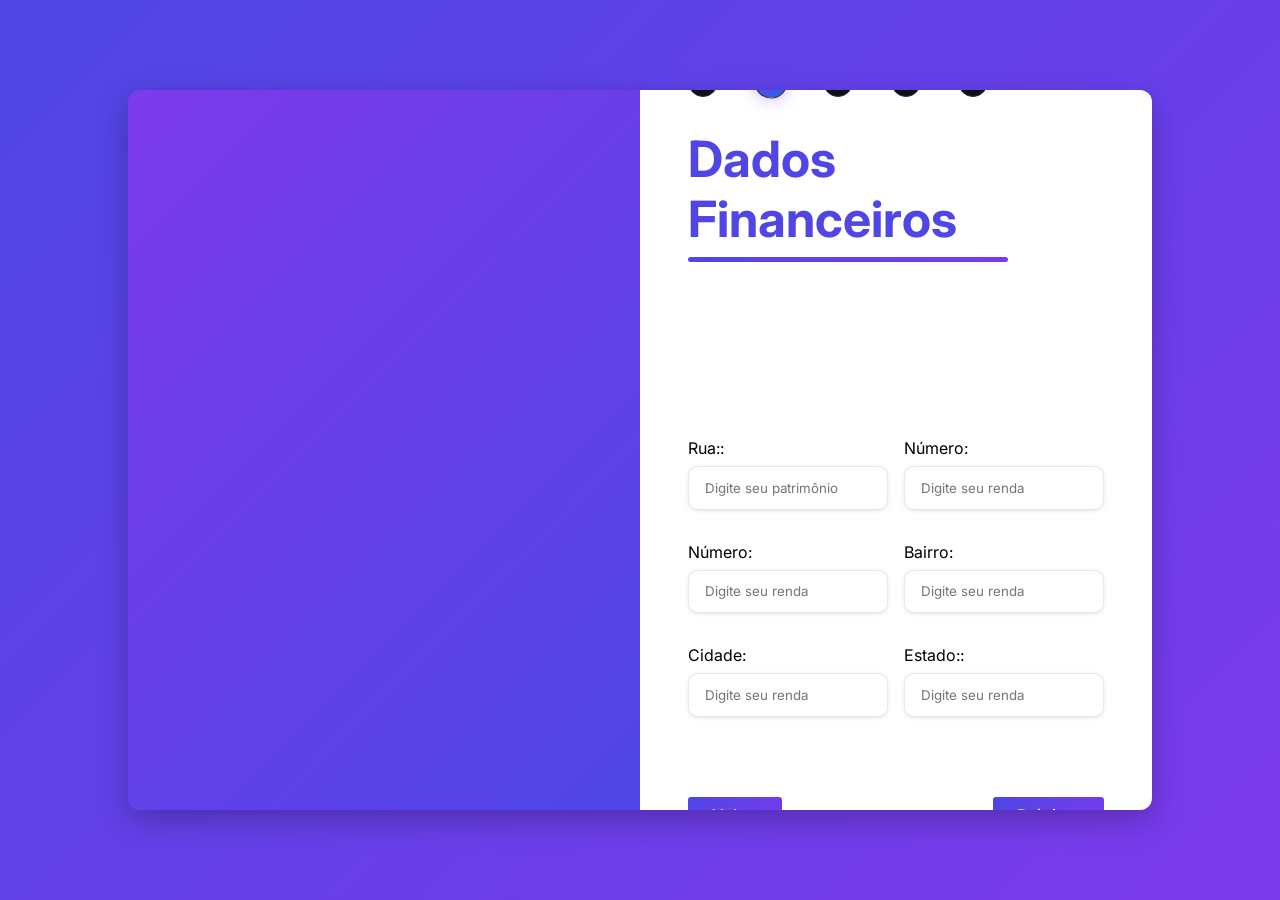
==== WebApplication/FrontEnd/src/pages/DataAddress/address.html @ 9a025b6c "criando a pagfinanceira" ====
<!DOCTYPE html>
<html lang="pt-br">

<head>
    <meta charset="UTF-8">
    <meta name="viewport" content="width=device-width, initial-scale=1.0">
    <title>DataBasic</title>

    <link rel="stylesheet" href="assets/style.css">
</head>

<body>

    <div class="container">

        <div class="form-image">
            <img src="assets/img/19197147.png" alt="logo">
        </div>
       
        <div class="form">

            <form action="#" method="post">
                 <div class="steps">
                    <div class="step">1</div>
                    <div class="step active">2</div>
                    <div class="step">3</div>
                    <div class="step">4</div>
                    <div class="step">5</div>
                </div>
            
                <div class="form-header">

                    <div class="title">
                        <h1>Dados Financeiros</h1>
                    </div>

                <div class="form-logo">
                    <img src="assets/img/LogoFundo.png" alt="logo">
                </div>
       

                </div>


                <div class="input-group">

                    <div class="input-box">
                        <label for="name">Rua::</label>
                        <input 
                            id="name"
                            name="name"
                            type="text"
                            placeholder="Digite seu patrimônio"
                            required
                        >
                    </div>

                    <div class="input-box">
                        <label for="cpf">Número:</label>
                        <input 
                            id="cpf"
                            name="cpf"
                            type="text"
                            placeholder="Digite seu renda"
                            required
                        >
                    </div>
                     <div class="input-box">
                        <label for="cpf">Número:</label>
                        <input 
                            id="cpf"
                            name="cpf"
                            type="text"
                            placeholder="Digite seu renda"
                            required
                        >
                    </div>
                     <div class="input-box">
                        <label for="cpf">Bairro:</label>
                        <input 
                            id="cpf"
                            name="cpf"
                            type="text"
                            placeholder="Digite seu renda"
                            required
                        >
                    </div>
                     <div class="input-box">
                        <label for="cpf">Cidade:</label>
                        <input 
                            id="cpf"
                            name="cpf"
                            type="text"
                            placeholder="Digite seu renda"
                            required
                        >
                    </div>
                    <div class="input-box">
                        <label for="cpf">Estado::</label>
                        <input 
                            id="cpf"
                            name="cpf"
                            type="text"
                            placeholder="Digite seu renda"
                            required
                        >
                    </div>

                </div>
                <div class="navigation-buttons">

                    <button
                        type="button"
                        onclick="history.back()">
                        Voltar
                    </button>

                    <button
                        type="button"
                        onclick="window.location.href='../DataAddress/address.html'">
                        Próximo
                    </button>

                </div>

            </form>

        </div>

    </div>

</body>

</html>
---- WebApplication/FrontEnd/src/pages/DataAddress/assets/style.css ----
@import url('https://fonts.googleapis.com/css2?family=Inter:ital,opsz,wght@0,14..32,100..900;1,14..32,100..900&display=swap');

* {
    padding: 0;
    margin: 0;
    box-sizing: border-box;
    font-family: 'Inter', sans-serif;
}

body {
    width: 100%;
    height: 100vh;
    display: flex;
    justify-content: center;
    align-items: center;
    background: linear-gradient(135deg, #4f46e5, #7c3aed);
}


.container {
    width: 80%;
    height: 80vh;
    display: flex;
    box-shadow: 0 10px 30px rgba(0, 0, 0, .25);
    border-radius: 12px;
    overflow: hidden;
}

.form-image {
    width: 50%;
    display: flex;
    justify-content: center;
    align-items: center;
    background: linear-gradient(135deg, #7c3aed, #4f46e5);
    padding: 1rem;
}

.form-image img {
    width:70rem;
    height: 50rem;
    margin-left: -10px;
}


.form {
    width: 50%;
    display: flex;
    justify-content: center;
    align-items: center;
    flex-direction: column;

    position: relative;
    background-color: #fff;
    padding: 3rem;
}


.form-logo {
    width: 100%;
    display: flex;
    justify-content: space-between;
    margin-top: 0px;
    align-items: start;
    margin-bottom: 2rem;

    position: absolute;
    top: 20px;
    right: -500px;
}

.form-logo img {
    display: block;
    max-width: 200px;
}


.form-header {
    width: 100%;
    min-height: 100px;
    margin-bottom: 10rem;

    display: flex;
    justify-content: space-between;
    align-items: end;
}

.form-header h1 {
    color: #4f46e5;
    font-size: 50px;
}

.form-header h1::after {
    content: "";
    display: block;
    width: 20rem;
    height: 0.3rem;
    background: linear-gradient(90deg, #4f46e5, #7c3aed);
    margin-top: 0.5rem;
    border-radius: 10px;

}


.steps {
    display: flex;
    justify-content: space-between;
    width: 100%;
    max-width: 300px;
    margin-bottom: 2rem;
}

.step {
    width: 30px;
    height: 30px;
    border-radius: 50%;
    cursor: pointer;
    display: flex;
    justify-content: center;
    align-items: center;
    background: #0f0f17;
    border: 1px solid #2a2a3a;
    color: #d2dae8;
    font-weight: 300;
    font-size: 10px;
    transition: 0.3s;
}

.step.active {
    background: linear-gradient(135deg, #7c3aed, #2563eb);
    color: #fff;
    box-shadow: 0 0 15px rgba(124, 58, 237, 0.4);
    transform: scale(1.1);
}


.input-group {
    width: 100%;
    display: flex;
    flex-wrap: wrap;
    justify-content: space-between;
    padding: 1rem 0;
    gap: 1rem;
}

.input-box {
    width: 48%;
    display: flex;
    flex-direction: column;
    margin-bottom: 1rem;
}

.input-box input {
    margin-top: 0.5rem;
    padding: 0.8rem 1rem;
    border: 1px solid #e5e7eb;
    border-radius: 10px;
    box-shadow: 0 1px 4px rgba(0, 0, 0, 0.1);
    transition: 0.2s;
}

.input-box input:hover {
    background-color: #f3f4f6;
}

.input-box input:focus {
    outline: 2px solid #7c3aed;
    border-color: transparent;
}

.navigation-buttons {
    width: 100%;
    display: flex;
    justify-content: space-between;
    margin-top: 3rem;
}

.navigation-buttons button {
    font-size: 1rem;
    font-weight: 600;
    color: #ffffff;
    border: none;
    background: linear-gradient(135deg, #4f46e5, #7c3aed);
    padding: 0.5rem 1.5rem;
    border-radius: 3px;
    cursor: pointer;
    transition: 0.3s;
}

.navigation-buttons button:hover {
    transform: scale(1.05);
}




@media screen and (max-width: 1024px) {

    .container {
        width: 95%;
        height: auto;
    }

    .form-image img {
        width: 100%;
        height: auto;
        margin-left: 0;
    }

    .form-header h1 {
        font-size: 2rem;
    }

    .form-logo {
        right: 20px;
    }
}


@media screen and (max-width: 768px) {

    body {
        height: auto;
        padding: 1rem;
    }

    .container {
        flex-direction: column;
        width: 100%;
        height: auto;
    }

    .form-image {
        display: none;
    }

    .form {
        width: 100%;
        padding: 2rem 1.5rem;
    }

    .form-logo {
        position: static;
        justify-content: center;
        margin-bottom: 1.5rem;
    }

    .form-logo img {
        max-width: 150px;
    }

    .form-header {
        margin-bottom: 2rem;
    }

    .form-header h1 {
        font-size: 2rem;
        text-align: center;
    }

    .input-group {
        flex-direction: column;
        gap: 0;
    }

    .input-box {
        width: 100%;
    }

    .steps {
        max-width: 100%;
    }

    .login-button {
        position: static;
        width: 100%;
        margin-top: 2rem;
        justify-content: center;
    }

    .login-button button {
        width: 100%;
        max-width: 300px;
    }
}
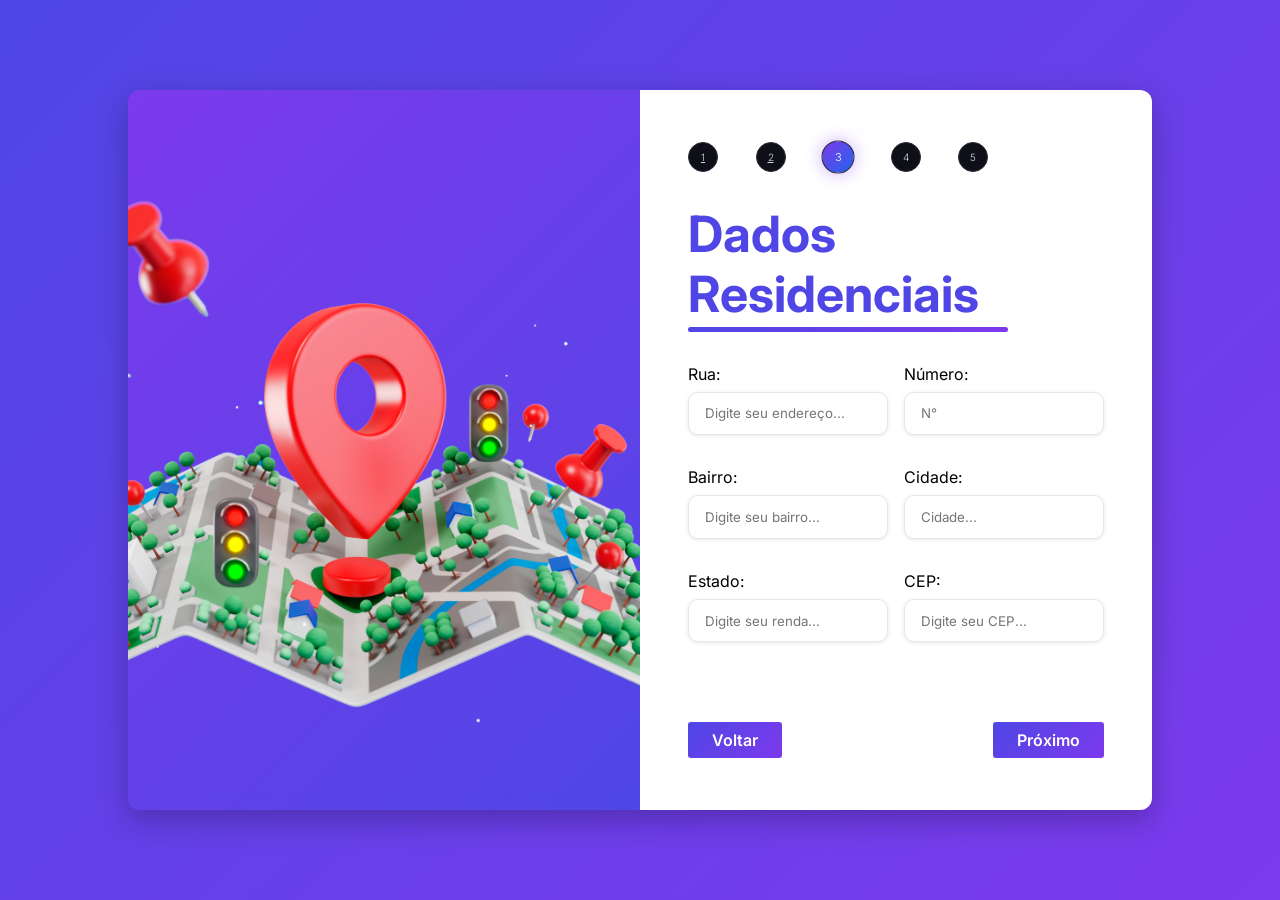
==== commit 07ac0bbb: "arrumando as paginas" ====
--- a/WebApplication/FrontEnd/src/pages/DataAddress/address.html
+++ b/WebApplication/FrontEnd/src/pages/DataAddress/address.html
@@ -14,16 +14,16 @@
     <div class="container">
 
         <div class="form-image">
-            <img src="assets/img/19197147.png" alt="logo">
+            <img src="assets/img/mapa-3d.png" alt="logo">
         </div>
        
         <div class="form">
 
             <form action="#" method="post">
                  <div class="steps">
-                    <div class="step">1</div>
-                    <div class="step active">2</div>
-                    <div class="step">3</div>
+                    <a href="../DataBasic/index.html" class="step">1</a>
+                    <a href="../DataFinancial/financeiro.html" class="step">2</a>
+                    <div class="step active">3</div>
                     <div class="step">4</div>
                     <div class="step">5</div>
                 </div>
@@ -31,7 +31,7 @@
                 <div class="form-header">
 
                     <div class="title">
-                        <h1>Dados Financeiros</h1>
+                        <h1>Dados Residenciais</h1>
                     </div>
 
                 <div class="form-logo">
@@ -45,63 +45,63 @@
                 <div class="input-group">
 
                     <div class="input-box">
-                        <label for="name">Rua::</label>
+                        <label for="Rua">Rua:</label>
                         <input 
-                            id="name"
-                            name="name"
+                            id="rua"
+                            name="rua"
                             type="text"
-                            placeholder="Digite seu patrimônio"
-                            required
-                        >
-                    </div>
-
-                    <div class="input-box">
-                        <label for="cpf">Número:</label>
-                        <input 
-                            id="cpf"
-                            name="cpf"
-                            type="text"
-                            placeholder="Digite seu renda"
+                            placeholder="Digite seu endereço..."
                             required
                         >
                     </div>
                      <div class="input-box">
                         <label for="cpf">Número:</label>
                         <input 
-                            id="cpf"
-                            name="cpf"
+                            id="numero"
+                            name="numero"
                             type="text"
-                            placeholder="Digite seu renda"
+                            placeholder="N°"
                             required
                         >
                     </div>
                      <div class="input-box">
-                        <label for="cpf">Bairro:</label>
+                        <label for="bairro">Bairro:</label>
+                        <input 
+                            id="bairro"
+                            name="bairro"
+                            type="text"
+                            placeholder="Digite seu bairro..."
+                            required
+                        >
+                    </div>
+                     <div class="input-box">
+                        <label for="cidade">Cidade:</label>
+                        <input 
+                            id="cidade"
+                            name="cidade"
+                            type="cidade"
+                            placeholder="Cidade..."
+                            required
+                        >
+                    </div>
+                    <div class="input-box">
+                        <label for="cpf">Estado:</label>
                         <input 
                             id="cpf"
                             name="cpf"
                             type="text"
-                            placeholder="Digite seu renda"
+                            placeholder="Digite seu renda..."
                             required
                         >
                     </div>
-                     <div class="input-box">
-                        <label for="cpf">Cidade:</label>
+
+                    <div class="input-box">
+                        <label for="cep">CEP:</label>
                         <input 
-                            id="cpf"
-                            name="cpf"
+                            id="cep"
+                            name="cep"
                             type="text"
-                            placeholder="Digite seu renda"
-                            required
-                        >
-                    </div>
-                    <div class="input-box">
-                        <label for="cpf">Estado::</label>
-                        <input 
-                            id="cpf"
-                            name="cpf"
-                            type="text"
-                            placeholder="Digite seu renda"
+                            placeholder="Digite seu CEP..."
                             required
                         >
                     </div>
@@ -117,7 +117,7 @@
 
                     <button
                         type="button"
-                        onclick="window.location.href='../DataAddress/address.html'">
+                        onclick="window.location.href='../DataSecurity/seguranca.html'">
                         Próximo
                     </button>
 
--- a/WebApplication/FrontEnd/src/pages/DataAddress/assets/style.css
+++ b/WebApplication/FrontEnd/src/pages/DataAddress/assets/style.css
@@ -37,8 +37,8 @@
 
 .form-image img {
     width:70rem;
-    height: 50rem;
-    margin-left: -10px;
+    height: 45rem;
+    margin-left: 2px;
 }
 
 
@@ -77,7 +77,7 @@
 .form-header {
     width: 100%;
     min-height: 100px;
-    margin-bottom: 10rem;
+    margin-bottom: 1rem;
 
     display: flex;
     justify-content: space-between;
@@ -95,7 +95,7 @@
     width: 20rem;
     height: 0.3rem;
     background: linear-gradient(90deg, #4f46e5, #7c3aed);
-    margin-top: 0.5rem;
+    margin-top: 0.2rem;
     border-radius: 10px;
 
 }
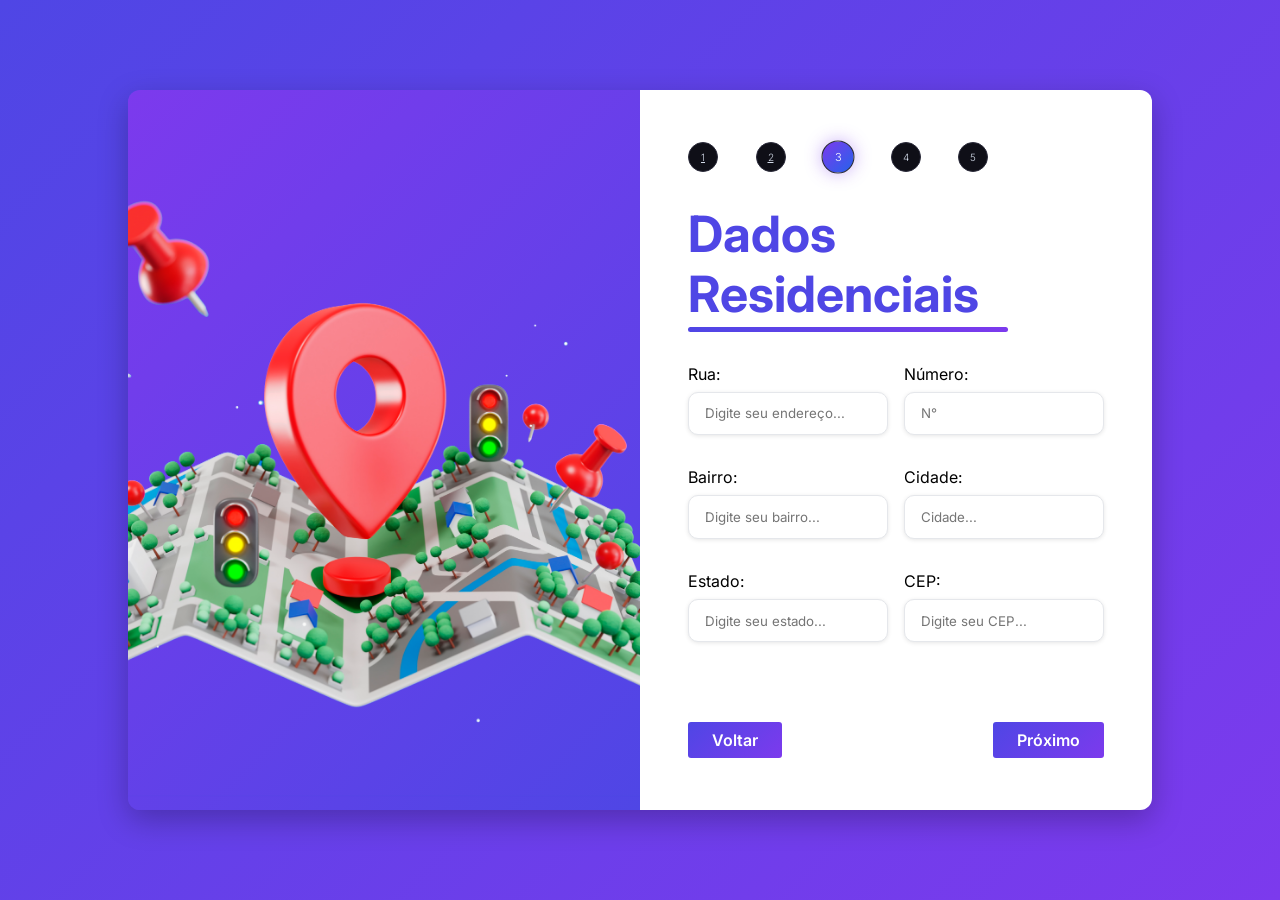
==== commit 5d11398f: "arrumando estrutura do frontend e organizando arquivos" ====
--- a/WebApplication/FrontEnd/src/pages/DataAddress/address.html
+++ b/WebApplication/FrontEnd/src/pages/DataAddress/address.html
@@ -1,134 +1,92 @@
-<!DOCTYPE html>
-<html lang="pt-br">
-
-<head>
-    <meta charset="UTF-8">
-    <meta name="viewport" content="width=device-width, initial-scale=1.0">
-    <title>DataBasic</title>
-
-    <link rel="stylesheet" href="assets/style.css">
-</head>
-
-<body>
-
-    <div class="container">
-
-        <div class="form-image">
-            <img src="assets/img/mapa-3d.png" alt="logo">
-        </div>
-       
-        <div class="form">
-
-            <form action="#" method="post">
-                 <div class="steps">
-                    <a href="../DataBasic/index.html" class="step">1</a>
-                    <a href="../DataFinancial/financeiro.html" class="step">2</a>
-                    <div class="step active">3</div>
-                    <div class="step">4</div>
-                    <div class="step">5</div>
-                </div>
-            
-                <div class="form-header">
-
-                    <div class="title">
-                        <h1>Dados Residenciais</h1>
-                    </div>
-
-                <div class="form-logo">
-                    <img src="assets/img/LogoFundo.png" alt="logo">
-                </div>
-       
-
-                </div>
-
-
-                <div class="input-group">
-
-                    <div class="input-box">
-                        <label for="Rua">Rua:</label>
-                        <input 
-                            id="rua"
-                            name="rua"
-                            type="text"
-                            placeholder="Digite seu endereço..."
-                            required
-                        >
-                    </div>
-                     <div class="input-box">
-                        <label for="cpf">Número:</label>
-                        <input 
-                            id="numero"
-                            name="numero"
-                            type="text"
-                            placeholder="N°"
-                            required
-                        >
-                    </div>
-                     <div class="input-box">
-                        <label for="bairro">Bairro:</label>
-                        <input 
-                            id="bairro"
-                            name="bairro"
-                            type="text"
-                            placeholder="Digite seu bairro..."
-                            required
-                        >
-                    </div>
-                     <div class="input-box">
-                        <label for="cidade">Cidade:</label>
-                        <input 
-                            id="cidade"
-                            name="cidade"
-                            type="cidade"
-                            placeholder="Cidade..."
-                            required
-                        >
-                    </div>
-                    <div class="input-box">
-                        <label for="cpf">Estado:</label>
-                        <input 
-                            id="cpf"
-                            name="cpf"
-                            type="text"
-                            placeholder="Digite seu renda..."
-                            required
-                        >
-                    </div>
-
-                    <div class="input-box">
-                        <label for="cep">CEP:</label>
-                        <input 
-                            id="cep"
-                            name="cep"
-                            type="text"
-                            placeholder="Digite seu CEP..."
-                            required
-                        >
-                    </div>
-
-                </div>
-                <div class="navigation-buttons">
-
-                    <button
-                        type="button"
-                        onclick="history.back()">
-                        Voltar
-                    </button>
-
-                    <button
-                        type="button"
-                        onclick="window.location.href='../DataSecurity/seguranca.html'">
-                        Próximo
-                    </button>
-
-                </div>
-
-            </form>
-
-        </div>
-
-    </div>
-
-</body>
-
+<!DOCTYPE html>
+<html lang="pt-br">
+
+<head>
+    <meta charset="UTF-8">
+    <meta name="viewport" content="width=device-width, initial-scale=1.0">
+    <title>DataBasic</title>
+
+    <link rel="stylesheet" href="assets/style.css">
+</head>
+
+<body>
+
+    <div class="container">
+
+        <div class="form-image">
+            <img src="assets/img/mapa-3d.png" alt="logo">
+        </div>
+
+        <div class="form">
+
+            <form id="step3">
+                <div class="steps">
+                    <a href="../DataBasic/index.html" class="step">1</a>
+                    <a href="../DataFinancial/financeiro.html" class="step">2</a>
+                    <div class="step active">3</div>
+                    <div class="step">4</div>
+                    <div class="step">5</div>
+                </div>
+
+                <div class="form-header">
+
+                    <div class="title">
+                        <h1>Dados Residenciais</h1>
+                    </div>
+
+                    <div class="form-logo">
+                        <img src="assets/img/LogoFundo.png" alt="logo">
+                    </div>
+
+
+                </div>
+
+
+                <div class="input-group">
+
+                    <div class="input-box">
+                        <label for="rua">Rua:</label>
+                        <input id="rua" name="rua" type="text" placeholder="Digite seu endereço..." required>
+                    </div>
+                    <div class="input-box">
+                        <label for="numero">Número:</label>
+                        <input id="numero" name="numero" type="text" placeholder="N°" required>
+                    </div>
+                    <div class="input-box">
+                        <label for="bairro">Bairro:</label>
+                        <input id="bairro" name="bairro" type="text" placeholder="Digite seu bairro..." required>
+                    </div>
+                    <div class="input-box">
+                        <label for="cidade">Cidade:</label>
+                        <input id="cidade" name="cidade" type="text" placeholder="Cidade..." required>
+                    </div>
+                    <div class="input-box">
+                        <label for="estado">Estado:</label>
+                        <input id="estado" name="estado" type="text" placeholder="Digite seu estado..." required>
+                    </div>
+
+                    <div class="input-box">
+                        <label for="cep">CEP:</label>
+                        <input id="cep" name="cep" type="text" placeholder="Digite seu CEP..." required>
+                    </div>
+
+                </div>
+                <div class="navigation-buttons">
+
+                    <button type="button" onclick="history.back()">
+                        Voltar
+                    </button>
+
+                    <button type="button" id="btnNext">Próximo</button>
+
+                </div>
+
+            </form>
+
+        </div>
+
+    </div>
+    <script src="dataAddress.js"></script>
+</body>
+
 </html>
--- a/WebApplication/FrontEnd/src/pages/DataAddress/assets/style.css
+++ b/WebApplication/FrontEnd/src/pages/DataAddress/assets/style.css
@@ -1,284 +1,284 @@
-@import url('https://fonts.googleapis.com/css2?family=Inter:ital,opsz,wght@0,14..32,100..900;1,14..32,100..900&display=swap');
-
-* {
-    padding: 0;
-    margin: 0;
-    box-sizing: border-box;
-    font-family: 'Inter', sans-serif;
-}
-
-body {
-    width: 100%;
-    height: 100vh;
-    display: flex;
-    justify-content: center;
-    align-items: center;
-    background: linear-gradient(135deg, #4f46e5, #7c3aed);
-}
-
-
-.container {
-    width: 80%;
-    height: 80vh;
-    display: flex;
-    box-shadow: 0 10px 30px rgba(0, 0, 0, .25);
-    border-radius: 12px;
-    overflow: hidden;
-}
-
-.form-image {
-    width: 50%;
-    display: flex;
-    justify-content: center;
-    align-items: center;
-    background: linear-gradient(135deg, #7c3aed, #4f46e5);
-    padding: 1rem;
-}
-
-.form-image img {
-    width:70rem;
-    height: 45rem;
-    margin-left: 2px;
-}
-
-
-.form {
-    width: 50%;
-    display: flex;
-    justify-content: center;
-    align-items: center;
-    flex-direction: column;
-
-    position: relative;
-    background-color: #fff;
-    padding: 3rem;
-}
-
-
-.form-logo {
-    width: 100%;
-    display: flex;
-    justify-content: space-between;
-    margin-top: 0px;
-    align-items: start;
-    margin-bottom: 2rem;
-
-    position: absolute;
-    top: 20px;
-    right: -500px;
-}
-
-.form-logo img {
-    display: block;
-    max-width: 200px;
-}
-
-
-.form-header {
-    width: 100%;
-    min-height: 100px;
-    margin-bottom: 1rem;
-
-    display: flex;
-    justify-content: space-between;
-    align-items: end;
-}
-
-.form-header h1 {
-    color: #4f46e5;
-    font-size: 50px;
-}
-
-.form-header h1::after {
-    content: "";
-    display: block;
-    width: 20rem;
-    height: 0.3rem;
-    background: linear-gradient(90deg, #4f46e5, #7c3aed);
-    margin-top: 0.2rem;
-    border-radius: 10px;
-
-}
-
-
-.steps {
-    display: flex;
-    justify-content: space-between;
-    width: 100%;
-    max-width: 300px;
-    margin-bottom: 2rem;
-}
-
-.step {
-    width: 30px;
-    height: 30px;
-    border-radius: 50%;
-    cursor: pointer;
-    display: flex;
-    justify-content: center;
-    align-items: center;
-    background: #0f0f17;
-    border: 1px solid #2a2a3a;
-    color: #d2dae8;
-    font-weight: 300;
-    font-size: 10px;
-    transition: 0.3s;
-}
-
-.step.active {
-    background: linear-gradient(135deg, #7c3aed, #2563eb);
-    color: #fff;
-    box-shadow: 0 0 15px rgba(124, 58, 237, 0.4);
-    transform: scale(1.1);
-}
-
-
-.input-group {
-    width: 100%;
-    display: flex;
-    flex-wrap: wrap;
-    justify-content: space-between;
-    padding: 1rem 0;
-    gap: 1rem;
-}
-
-.input-box {
-    width: 48%;
-    display: flex;
-    flex-direction: column;
-    margin-bottom: 1rem;
-}
-
-.input-box input {
-    margin-top: 0.5rem;
-    padding: 0.8rem 1rem;
-    border: 1px solid #e5e7eb;
-    border-radius: 10px;
-    box-shadow: 0 1px 4px rgba(0, 0, 0, 0.1);
-    transition: 0.2s;
-}
-
-.input-box input:hover {
-    background-color: #f3f4f6;
-}
-
-.input-box input:focus {
-    outline: 2px solid #7c3aed;
-    border-color: transparent;
-}
-
-.navigation-buttons {
-    width: 100%;
-    display: flex;
-    justify-content: space-between;
-    margin-top: 3rem;
-}
-
-.navigation-buttons button {
-    font-size: 1rem;
-    font-weight: 600;
-    color: #ffffff;
-    border: none;
-    background: linear-gradient(135deg, #4f46e5, #7c3aed);
-    padding: 0.5rem 1.5rem;
-    border-radius: 3px;
-    cursor: pointer;
-    transition: 0.3s;
-}
-
-.navigation-buttons button:hover {
-    transform: scale(1.05);
-}
-
-
-
-
-@media screen and (max-width: 1024px) {
-
-    .container {
-        width: 95%;
-        height: auto;
-    }
-
-    .form-image img {
-        width: 100%;
-        height: auto;
-        margin-left: 0;
-    }
-
-    .form-header h1 {
-        font-size: 2rem;
-    }
-
-    .form-logo {
-        right: 20px;
-    }
-}
-
-
-@media screen and (max-width: 768px) {
-
-    body {
-        height: auto;
-        padding: 1rem;
-    }
-
-    .container {
-        flex-direction: column;
-        width: 100%;
-        height: auto;
-    }
-
-    .form-image {
-        display: none;
-    }
-
-    .form {
-        width: 100%;
-        padding: 2rem 1.5rem;
-    }
-
-    .form-logo {
-        position: static;
-        justify-content: center;
-        margin-bottom: 1.5rem;
-    }
-
-    .form-logo img {
-        max-width: 150px;
-    }
-
-    .form-header {
-        margin-bottom: 2rem;
-    }
-
-    .form-header h1 {
-        font-size: 2rem;
-        text-align: center;
-    }
-
-    .input-group {
-        flex-direction: column;
-        gap: 0;
-    }
-
-    .input-box {
-        width: 100%;
-    }
-
-    .steps {
-        max-width: 100%;
-    }
-
-    .login-button {
-        position: static;
-        width: 100%;
-        margin-top: 2rem;
-        justify-content: center;
-    }
-
-    .login-button button {
-        width: 100%;
-        max-width: 300px;
-    }
+@import url('https://fonts.googleapis.com/css2?family=Inter:ital,opsz,wght@0,14..32,100..900;1,14..32,100..900&display=swap');
+
+* {
+    padding: 0;
+    margin: 0;
+    box-sizing: border-box;
+    font-family: 'Inter', sans-serif;
+}
+
+body {
+    width: 100%;
+    height: 100vh;
+    display: flex;
+    justify-content: center;
+    align-items: center;
+    background: linear-gradient(135deg, #4f46e5, #7c3aed);
+}
+
+
+.container {
+    width: 80%;
+    height: 80vh;
+    display: flex;
+    box-shadow: 0 10px 30px rgba(0, 0, 0, .25);
+    border-radius: 12px;
+    overflow: hidden;
+}
+
+.form-image {
+    width: 50%;
+    display: flex;
+    justify-content: center;
+    align-items: center;
+    background: linear-gradient(135deg, #7c3aed, #4f46e5);
+    padding: 1rem;
+}
+
+.form-image img {
+    width:70rem;
+    height: 45rem;
+    margin-left: 2px;
+}
+
+
+.form {
+    width: 50%;
+    display: flex;
+    justify-content: center;
+    align-items: center;
+    flex-direction: column;
+
+    position: relative;
+    background-color: #fff;
+    padding: 3rem;
+}
+
+
+.form-logo {
+    width: 100%;
+    display: flex;
+    justify-content: space-between;
+    margin-top: 0px;
+    align-items: start;
+    margin-bottom: 2rem;
+
+    position: absolute;
+    top: 20px;
+    right: -500px;
+}
+
+.form-logo img {
+    display: block;
+    max-width: 200px;
+}
+
+
+.form-header {
+    width: 100%;
+    min-height: 100px;
+    margin-bottom: 1rem;
+
+    display: flex;
+    justify-content: space-between;
+    align-items: end;
+}
+
+.form-header h1 {
+    color: #4f46e5;
+    font-size: 50px;
+}
+
+.form-header h1::after {
+    content: "";
+    display: block;
+    width: 20rem;
+    height: 0.3rem;
+    background: linear-gradient(90deg, #4f46e5, #7c3aed);
+    margin-top: 0.2rem;
+    border-radius: 10px;
+
+}
+
+
+.steps {
+    display: flex;
+    justify-content: space-between;
+    width: 100%;
+    max-width: 300px;
+    margin-bottom: 2rem;
+}
+
+.step {
+    width: 30px;
+    height: 30px;
+    border-radius: 50%;
+    cursor: pointer;
+    display: flex;
+    justify-content: center;
+    align-items: center;
+    background: #0f0f17;
+    border: 1px solid #2a2a3a;
+    color: #d2dae8;
+    font-weight: 300;
+    font-size: 10px;
+    transition: 0.3s;
+}
+
+.step.active {
+    background: linear-gradient(135deg, #7c3aed, #2563eb);
+    color: #fff;
+    box-shadow: 0 0 15px rgba(124, 58, 237, 0.4);
+    transform: scale(1.1);
+}
+
+
+.input-group {
+    width: 100%;
+    display: flex;
+    flex-wrap: wrap;
+    justify-content: space-between;
+    padding: 1rem 0;
+    gap: 1rem;
+}
+
+.input-box {
+    width: 48%;
+    display: flex;
+    flex-direction: column;
+    margin-bottom: 1rem;
+}
+
+.input-box input {
+    margin-top: 0.5rem;
+    padding: 0.8rem 1rem;
+    border: 1px solid #e5e7eb;
+    border-radius: 10px;
+    box-shadow: 0 1px 4px rgba(0, 0, 0, 0.1);
+    transition: 0.2s;
+}
+
+.input-box input:hover {
+    background-color: #f3f4f6;
+}
+
+.input-box input:focus {
+    outline: 2px solid #7c3aed;
+    border-color: transparent;
+}
+
+.navigation-buttons {
+    width: 100%;
+    display: flex;
+    justify-content: space-between;
+    margin-top: 3rem;
+}
+
+.navigation-buttons button {
+    font-size: 1rem;
+    font-weight: 600;
+    color: #ffffff;
+    border: none;
+    background: linear-gradient(135deg, #4f46e5, #7c3aed);
+    padding: 0.5rem 1.5rem;
+    border-radius: 3px;
+    cursor: pointer;
+    transition: 0.3s;
+}
+
+.navigation-buttons button:hover {
+    transform: scale(1.05);
+}
+
+
+
+
+@media screen and (max-width: 1024px) {
+
+    .container {
+        width: 95%;
+        height: auto;
+    }
+
+    .form-image img {
+        width: 100%;
+        height: auto;
+        margin-left: 0;
+    }
+
+    .form-header h1 {
+        font-size: 2rem;
+    }
+
+    .form-logo {
+        right: 20px;
+    }
+}
+
+
+@media screen and (max-width: 768px) {
+
+    body {
+        height: auto;
+        padding: 1rem;
+    }
+
+    .container {
+        flex-direction: column;
+        width: 100%;
+        height: auto;
+    }
+
+    .form-image {
+        display: none;
+    }
+
+    .form {
+        width: 100%;
+        padding: 2rem 1.5rem;
+    }
+
+    .form-logo {
+        position: static;
+        justify-content: center;
+        margin-bottom: 1.5rem;
+    }
+
+    .form-logo img {
+        max-width: 150px;
+    }
+
+    .form-header {
+        margin-bottom: 2rem;
+    }
+
+    .form-header h1 {
+        font-size: 2rem;
+        text-align: center;
+    }
+
+    .input-group {
+        flex-direction: column;
+        gap: 0;
+    }
+
+    .input-box {
+        width: 100%;
+    }
+
+    .steps {
+        max-width: 100%;
+    }
+
+    .login-button {
+        position: static;
+        width: 100%;
+        margin-top: 2rem;
+        justify-content: center;
+    }
+
+    .login-button button {
+        width: 100%;
+        max-width: 300px;
+    }
 }
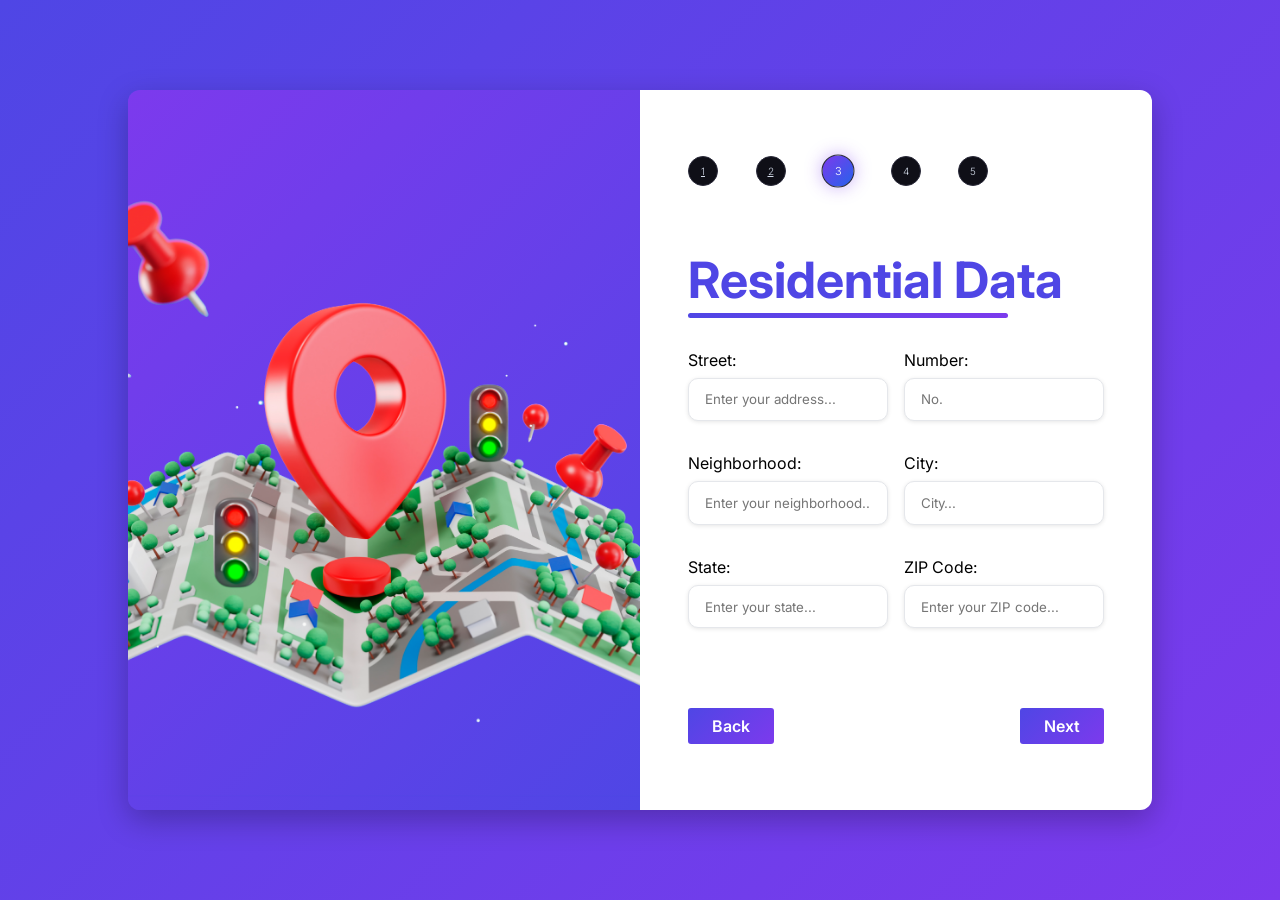
==== commit 1f2afd2c: "Muitos problemas, com a req do front, https e cors, mas depois de 3 horas tudo resolvido, esse commi" ====
--- a/WebApplication/FrontEnd/src/pages/DataAddress/address.html
+++ b/WebApplication/FrontEnd/src/pages/DataAddress/address.html
@@ -20,6 +20,7 @@
         <div class="form">
 
             <form id="step3">
+
                 <div class="steps">
                     <a href="../DataBasic/index.html" class="step">1</a>
                     <a href="../DataFinancial/financeiro.html" class="step">2</a>
@@ -31,53 +32,56 @@
                 <div class="form-header">
 
                     <div class="title">
-                        <h1>Dados Residenciais</h1>
+                        <h1>Residential Data</h1>
                     </div>
 
                     <div class="form-logo">
                         <img src="assets/img/LogoFundo.png" alt="logo">
                     </div>
 
-
                 </div>
-
 
                 <div class="input-group">
 
                     <div class="input-box">
-                        <label for="rua">Rua:</label>
-                        <input id="rua" name="rua" type="text" placeholder="Digite seu endereço..." required>
-                    </div>
-                    <div class="input-box">
-                        <label for="numero">Número:</label>
-                        <input id="numero" name="numero" type="text" placeholder="N°" required>
-                    </div>
-                    <div class="input-box">
-                        <label for="bairro">Bairro:</label>
-                        <input id="bairro" name="bairro" type="text" placeholder="Digite seu bairro..." required>
-                    </div>
-                    <div class="input-box">
-                        <label for="cidade">Cidade:</label>
-                        <input id="cidade" name="cidade" type="text" placeholder="Cidade..." required>
-                    </div>
-                    <div class="input-box">
-                        <label for="estado">Estado:</label>
-                        <input id="estado" name="estado" type="text" placeholder="Digite seu estado..." required>
+                        <label for="rua">Street:</label>
+                        <input id="rua" name="rua" type="text" placeholder="Enter your address..." required>
                     </div>
 
                     <div class="input-box">
-                        <label for="cep">CEP:</label>
-                        <input id="cep" name="cep" type="text" placeholder="Digite seu CEP..." required>
+                        <label for="numero">Number:</label>
+                        <input id="numero" name="numero" type="text" placeholder="No." required>
+                    </div>
+
+                    <div class="input-box">
+                        <label for="bairro">Neighborhood:</label>
+                        <input id="bairro" name="bairro" type="text" placeholder="Enter your neighborhood..." required>
+                    </div>
+
+                    <div class="input-box">
+                        <label for="cidade">City:</label>
+                        <input id="cidade" name="cidade" type="text" placeholder="City..." required>
+                    </div>
+
+                    <div class="input-box">
+                        <label for="estado">State:</label>
+                        <input id="estado" name="estado" type="text" placeholder="Enter your state..." required>
+                    </div>
+
+                    <div class="input-box">
+                        <label for="cep">ZIP Code:</label>
+                        <input id="cep" name="cep" type="text" placeholder="Enter your ZIP code..." required>
                     </div>
 
                 </div>
+
                 <div class="navigation-buttons">
 
                     <button type="button" onclick="history.back()">
-                        Voltar
+                        Back
                     </button>
 
-                    <button type="button" id="btnNext">Próximo</button>
+                    <button type="button" id="btnNext">Next</button>
 
                 </div>
 
@@ -86,7 +90,9 @@
         </div>
 
     </div>
+
     <script src="dataAddress.js"></script>
+
 </body>
 
 </html>
